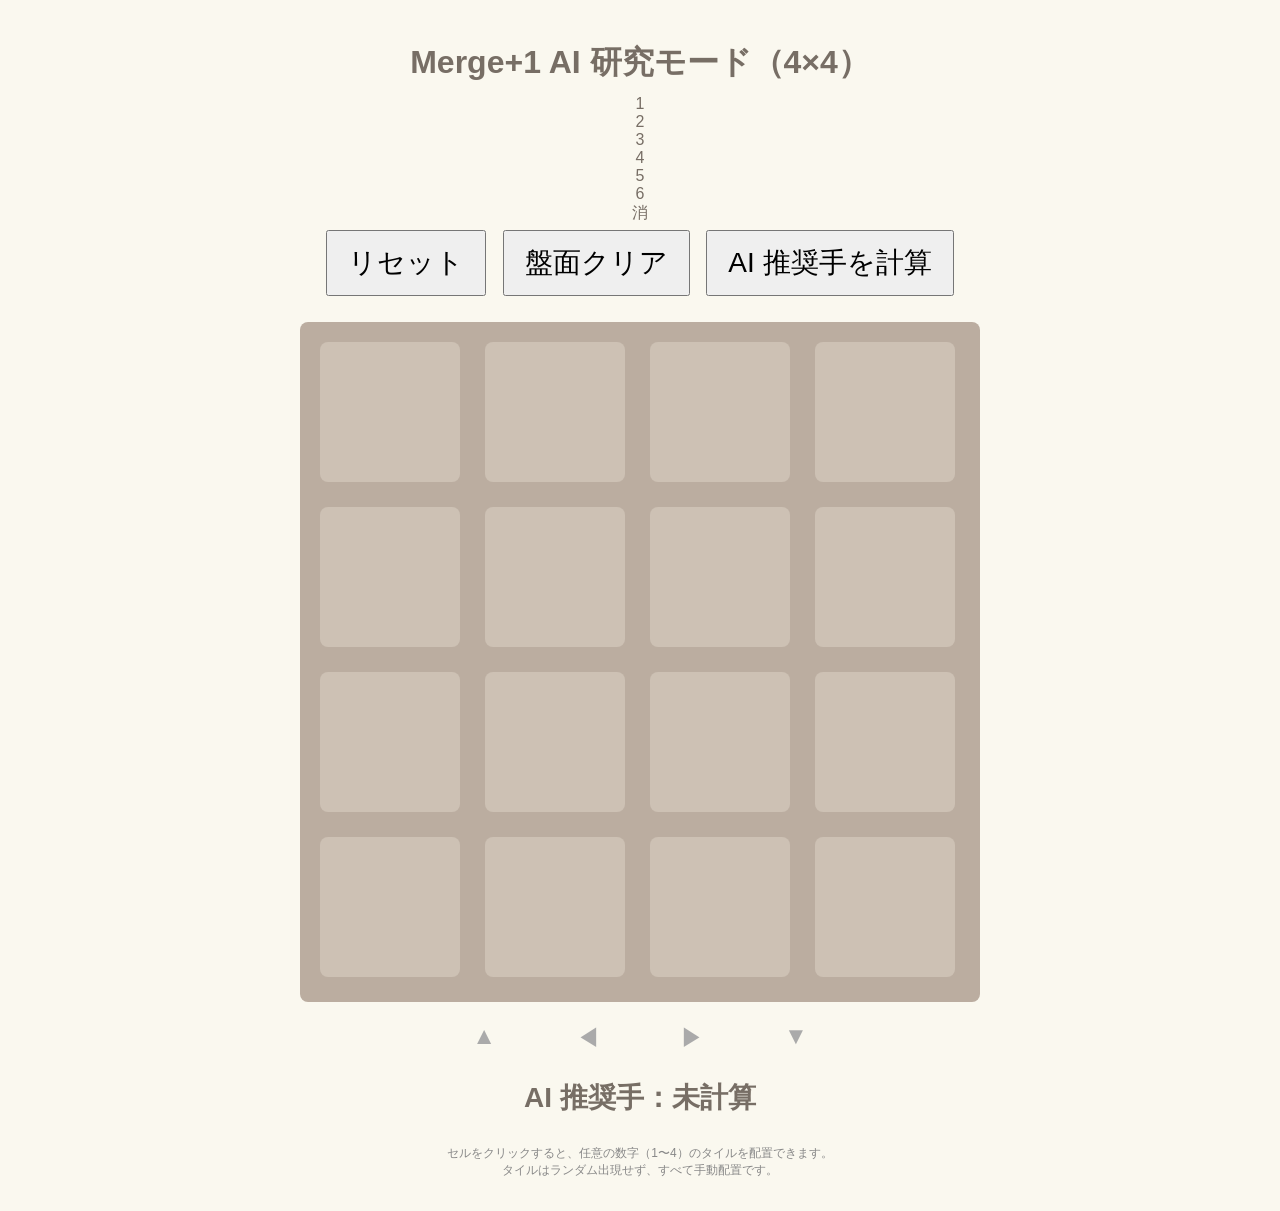
==== index.html @ 2c1c4aa7 "Update index.html" ====
<!DOCTYPE html>
<html lang="ja">
<head>
    <meta charset="UTF-8">
    <title>Merge+1 AI 研究モード</title>
    <link rel="stylesheet" href="style.css">
    <script src="ai.js"></script>
    <script src="script.js" defer></script>
</head>
<body>
    <h1>Merge+1 AI 研究モード（4×4）</h1>

    <div id="tileSelector">
        <div class="selectTile" data-value="1">1</div>
        <div class="selectTile" data-value="2">2</div>
        <div class="selectTile" data-value="3">3</div>
        <div class="selectTile" data-value="4">4</div>
        <div class="selectTile" data-value="5">5</div>
        <div class="selectTile" data-value="6">6</div>
        <div class="selectTile" data-value="">消</div>
    </div>

    <div id="controls">
        <button id="resetBtn">リセット</button>
        <button id="clearBtn">盤面クリア</button>
        <button id="aiSuggestBtn">AI 推奨手を計算</button>
    </div>

    <div id="gameWrapper">
        <div id="game"></div>
    </div>

    <div id="arrows">
        <span id="arrowUp" class="arrow">▲</span>
        <span id="arrowLeft" class="arrow">◀</span>
        <span id="arrowRight" class="arrow">▶</span>
        <span id="arrowDown" class="arrow">▼</span>
    </div>

    <p id="aiMessage">AI 推奨手：未計算</p>
    <p class="note">
        セルをクリックすると、任意の数字（1〜4）のタイルを配置できます。<br>
        タイルはランダム出現せず、すべて手動配置です。
    </p>
    
</body>
</html>
---- style.css ----
body {
    font-family: Arial, sans-serif;
    background: #faf8ef;
    text-align: center;
    margin: 0;
    padding: 20px;
    color: #776e65;
}

h1 {
    margin-bottom: 10px;
}

#controls {
    margin-bottom: 15px;
}

#controls button {
    font-size: 28px;
    padding: 12px 20px;
    margin: 6px;
}

#gameWrapper {
    margin-top: 20px;
    display: flex;
    justify-content: center;
}

#arrows {
    margin-top: 20px;
    font-size: 48px;
    display: flex;
    justify-content: center;
    gap: 80px;
}

.arrow.active {
    color: #f65e3b;
    font-weight: bold;
}
#controls {
    position: relative;
    z-index: 2; /* ← 盤面より前に表示 */
}

#game {
    width: 640px;
    height: 640px;
    background: #bbada0;
    padding: 20px;
    border-radius: 8px;
    display: grid;
    grid-template-columns: repeat(4, 1fr);
    grid-gap: 20px;
    position: relative;
}

.cell {
    width: 140px;
    height: 140px;
    background: #cdc1b4;
    border-radius: 8px;
    position: relative;
}

.tile {
    position: absolute;
    width: 140px;
    height: 140px;
    border-radius: 10px;
    display: flex;
    align-items: center;
    justify-content: center;
    font-size: 56px;
    font-weight: bold;
    color: #fff;
}

.tile-1 { background: #eee4da; color: #776e65; }
.tile-2 { background: #ede0c8; color: #776e65; }
.tile-3 { background: #f2b179; }
.tile-4 { background: #f59563; }
.tile-5 { background: #f67c5f; }
.tile-6 { background: #f65e3b; }
.tile-7 { background: #edcf72; }
.tile-8 { background: #edcc61; }
.tile-9 { background: #edc850; }
.tile-10 { background: #edc53f; }
.tile-11 { background: #edc22e; }

.arrow {
    font-size: 24px;
    color: #aaa;
}

.arrow.active {
    color: #f65e3b;
    font-weight: bold;
}

#aiMessage {
    margin-top: 25px;
    font-size:28px;
    font-weight: bold;
}

.note {
    font-size: 12px;
    color: #888;
}
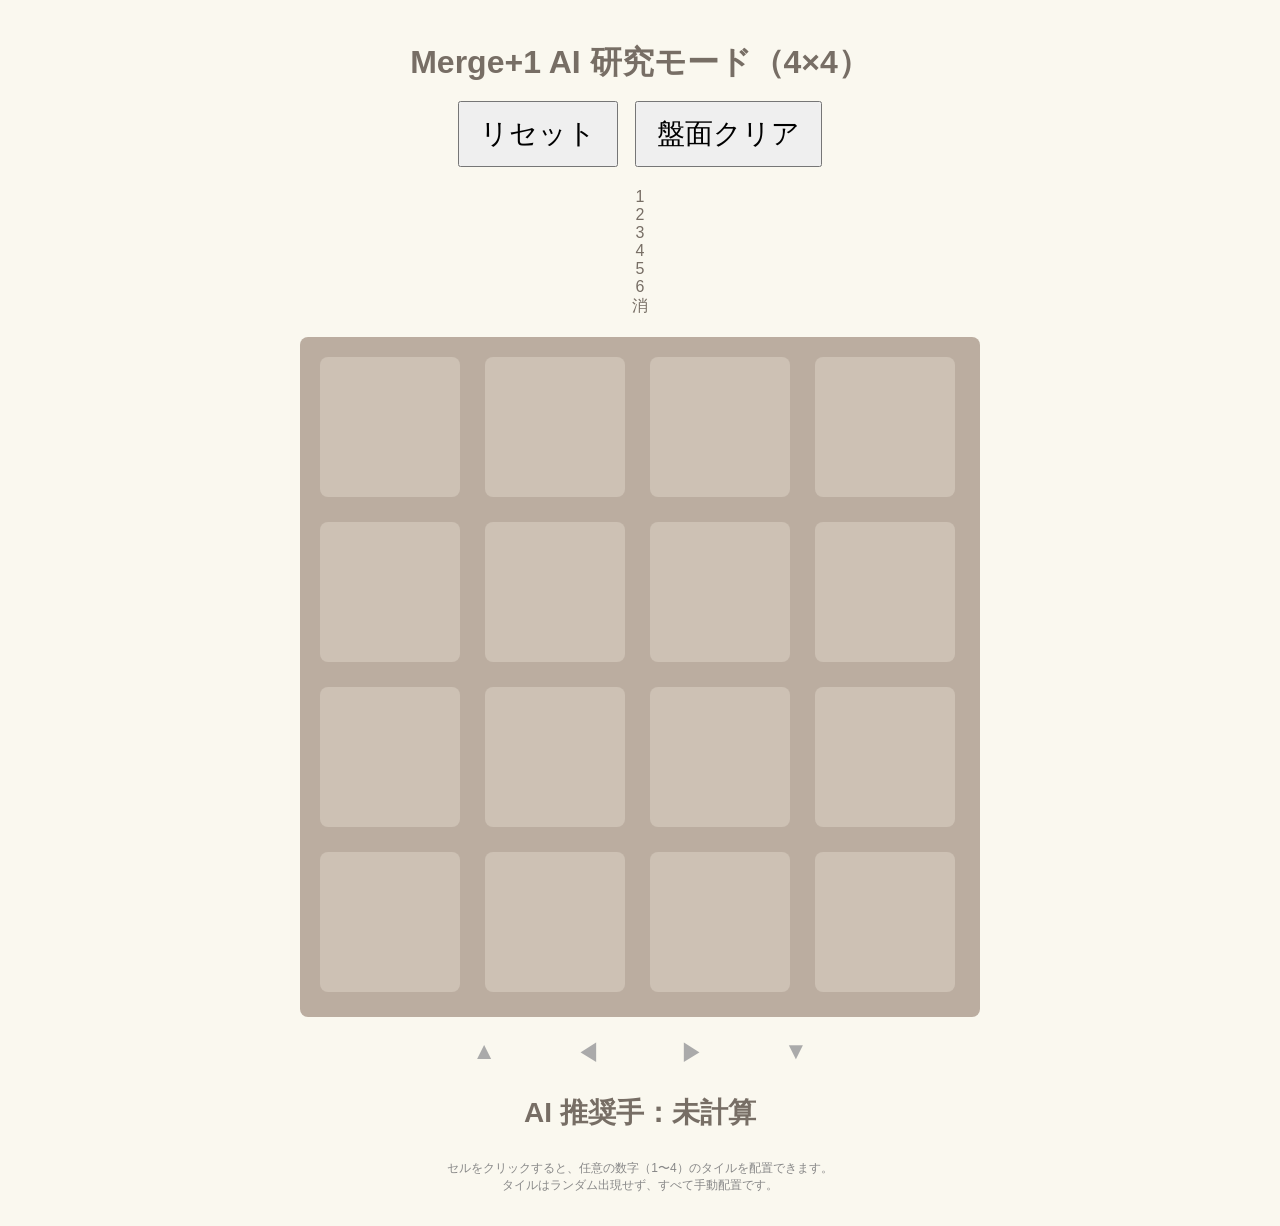
==== commit b9fff0ab: "Update index.html" ====
--- a/index.html
+++ b/index.html
@@ -10,6 +10,11 @@
 <body>
     <h1>Merge+1 AI 研究モード（4×4）</h1>
 
+    <div id="controls">
+        <button id="resetBtn">リセット</button>
+        <button id="clearBtn">盤面クリア</button>
+    </div>
+
     <div id="tileSelector">
         <div class="selectTile" data-value="1">1</div>
         <div class="selectTile" data-value="2">2</div>
@@ -19,13 +24,7 @@
         <div class="selectTile" data-value="6">6</div>
         <div class="selectTile" data-value="">消</div>
     </div>
-
-    <div id="controls">
-        <button id="resetBtn">リセット</button>
-        <button id="clearBtn">盤面クリア</button>
-        <button id="aiSuggestBtn">AI 推奨手を計算</button>
-    </div>
-
+    
     <div id="gameWrapper">
         <div id="game"></div>
     </div>
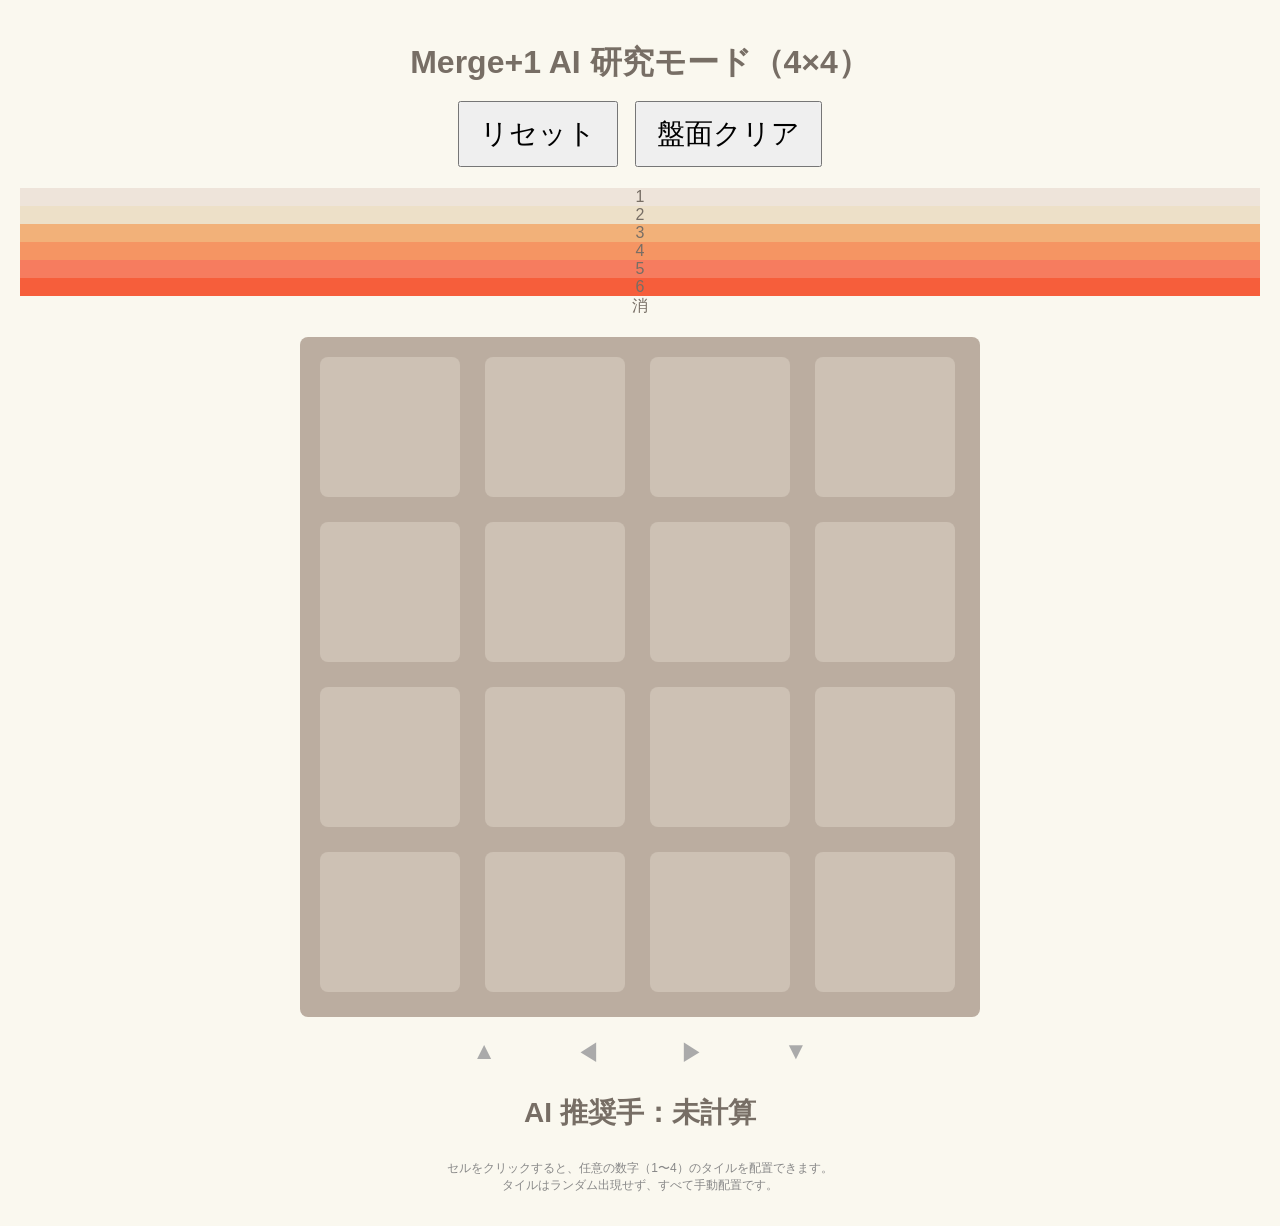
==== commit 5165634e: "Update index.html" ====
--- a/index.html
+++ b/index.html
@@ -16,14 +16,14 @@
     </div>
 
     <div id="tileSelector">
-        <div class="selectTile" data-value="1">1</div>
-        <div class="selectTile" data-value="2">2</div>
-        <div class="selectTile" data-value="3">3</div>
-        <div class="selectTile" data-value="4">4</div>
-        <div class="selectTile" data-value="5">5</div>
-        <div class="selectTile" data-value="6">6</div>
-        <div class="selectTile" data-value="">消</div>
-    </div>
+    <div class="selectTile tile-1" data-value="1">1</div>
+    <div class="selectTile tile-2" data-value="2">2</div>
+    <div class="selectTile tile-3" data-value="3">3</div>
+    <div class="selectTile tile-4" data-value="4">4</div>
+    <div class="selectTile tile-5" data-value="5">5</div>
+    <div class="selectTile tile-6" data-value="6">6</div>
+    <div class="selectTile tile-delete" data-value="">消</div>
+</div>
     
     <div id="gameWrapper">
         <div id="game"></div>
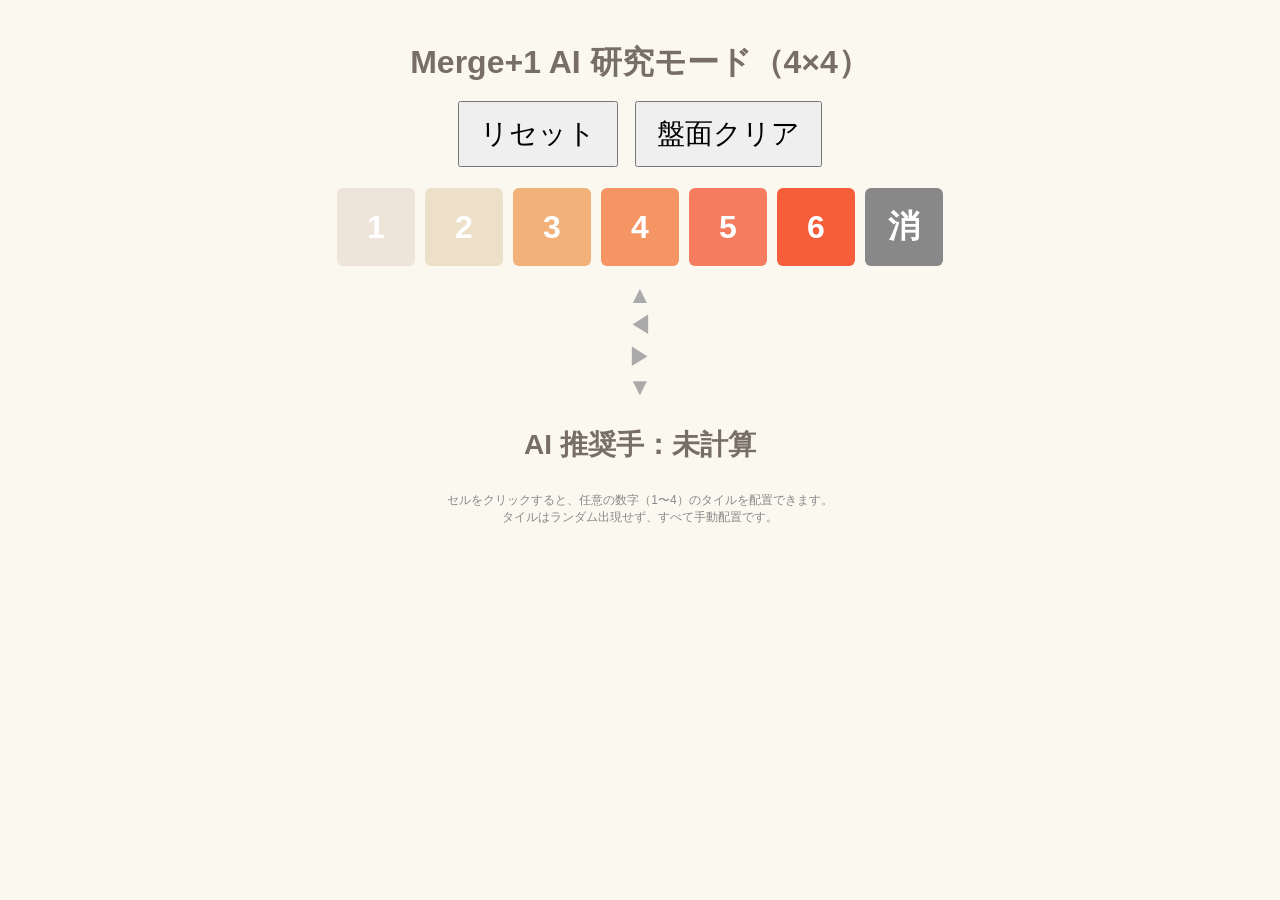
==== commit 7a484c98: "Update index.html" ====
--- a/index.html
+++ b/index.html
@@ -16,25 +16,25 @@
     </div>
 
     <div id="tileSelector">
-    <div class="selectTile tile-1" data-value="1">1</div>
-    <div class="selectTile tile-2" data-value="2">2</div>
-    <div class="selectTile tile-3" data-value="3">3</div>
-    <div class="selectTile tile-4" data-value="4">4</div>
-    <div class="selectTile tile-5" data-value="5">5</div>
-    <div class="selectTile tile-6" data-value="6">6</div>
-    <div class="selectTile tile-delete" data-value="">消</div>
-</div>
-    
-    <div id="gameWrapper">
-        <div id="game"></div>
+        <div class="selectTile tile-1" data-value="1">1</div>
+        <div class="selectTile tile-2" data-value="2">2</div>
+        <div class="selectTile tile-3" data-value="3">3</div>
+        <div class="selectTile tile-4" data-value="4">4</div>
+        <div class="selectTile tile-5" data-value="5">5</div>
+        <div class="selectTile tile-6" data-value="6">6</div>
+        <div class="selectTile tile-delete" data-value="">消</div>
     </div>
 
-    <div id="arrows">
-        <span id="arrowUp" class="arrow">▲</span>
-        <span id="arrowLeft" class="arrow">◀</span>
-        <span id="arrowRight" class="arrow">▶</span>
-        <span id="arrowDown" class="arrow">▼</span>
-    </div>
+   <div id="boardArrows">
+       <div id="arrowUp" class="arrow">▲</div>
+       
+       <div class="middleRow">
+           <div id="arrowLeft" class="arrow">◀</div>
+           <div id="arrowRight" class="arrow">▶</div>
+       </div>
+       
+       <div id="arrowDown" class="arrow">▼</div>
+   </div>
 
     <p id="aiMessage">AI 推奨手：未計算</p>
     <p class="note">
--- a/style.css
+++ b/style.css
@@ -19,6 +19,13 @@
     font-size: 28px;
     padding: 12px 20px;
     margin: 6px;
+}
+
+#tileSelector {
+    display: flex;
+    justify-content: center;
+    gap: 10px;
+    margin-bottom: 15px;
 }
 
 #gameWrapper {
@@ -89,6 +96,29 @@
 .tile-10 { background: #edc53f; }
 .tile-11 { background: #edc22e; }
 
+.selectTile {
+    width: 70px;          /* 実タイルより小さめ */
+    height: 70px;
+    border-radius: 6px;
+    display: flex;
+    align-items: center;
+    justify-content: center;
+    font-size: 32px;      /* 実タイルより小さめ */
+    font-weight: bold;
+    color: #fff;
+    border: 4px solid transparent;
+    cursor: pointer;
+}
+
+.tile-delete {
+    background: #888;
+    color: #fff;
+}
+
+.selectTile.selected {
+    border-color: #f65e3b;
+}
+
 .arrow {
     font-size: 24px;
     color: #aaa;
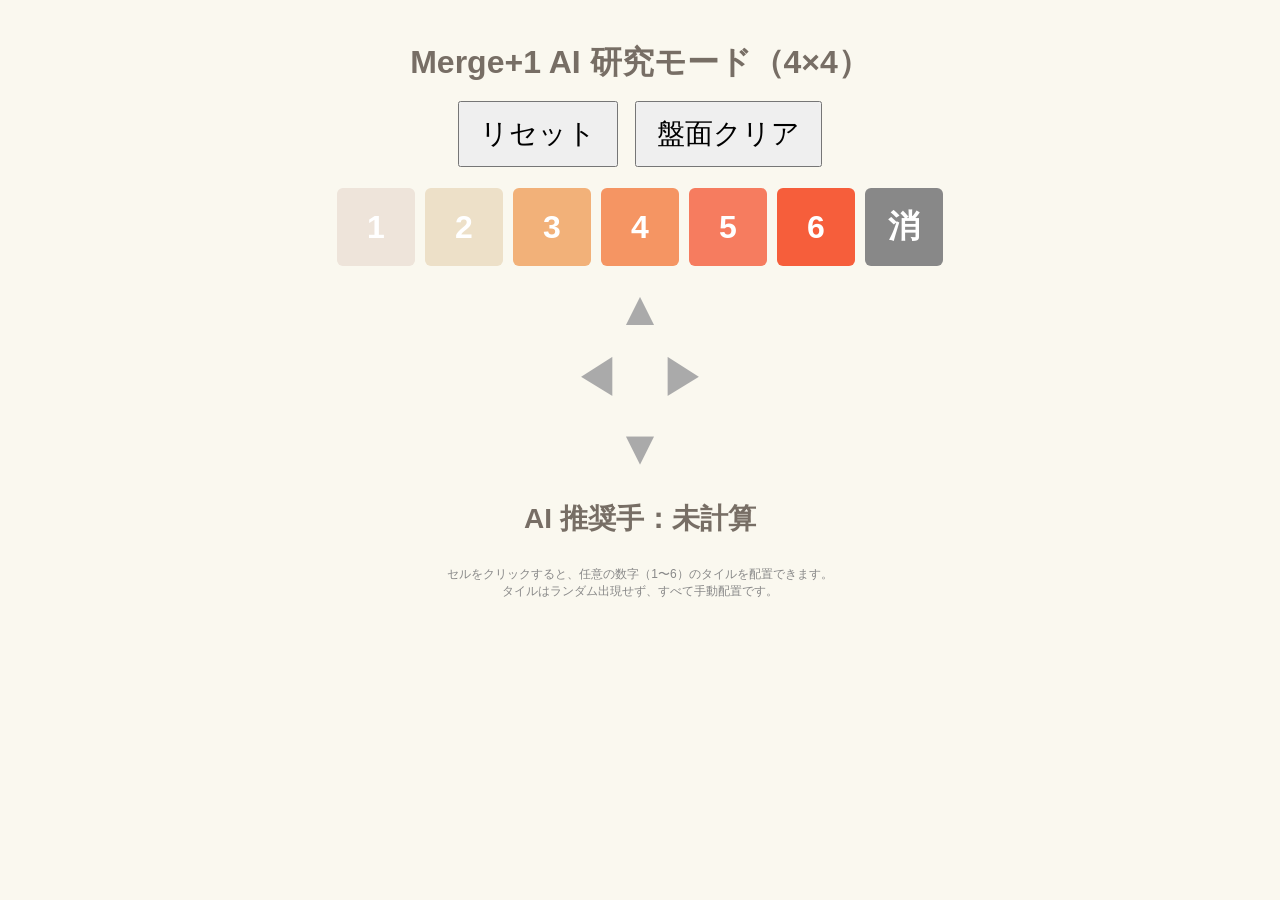
==== commit c610e75a: "Update index.html" ====
--- a/index.html
+++ b/index.html
@@ -38,7 +38,7 @@
 
     <p id="aiMessage">AI 推奨手：未計算</p>
     <p class="note">
-        セルをクリックすると、任意の数字（1〜4）のタイルを配置できます。<br>
+        セルをクリックすると、任意の数字（1〜6）のタイルを配置できます。<br>
         タイルはランダム出現せず、すべて手動配置です。
     </p>
     
--- a/style.css
+++ b/style.css
@@ -34,14 +34,6 @@
     justify-content: center;
 }
 
-#arrows {
-    margin-top: 20px;
-    font-size: 48px;
-    display: flex;
-    justify-content: center;
-    gap: 80px;
-}
-
 .arrow.active {
     color: #f65e3b;
     font-weight: bold;
@@ -49,6 +41,36 @@
 #controls {
     position: relative;
     z-index: 2; /* ← 盤面より前に表示 */
+}
+
+#boardArrows {
+    display: flex;
+    flex-direction: column;
+    align-items: center;
+    margin-bottom: 10px;
+}
+
+.middleRow {
+    display: flex;
+    justify-content: center;
+    gap: 40px;
+    margin: 10px 0;
+}
+
+.arrow {
+    font-size: 48px;
+    cursor: pointer;
+    user-select: none;
+    color: #aaa;
+}
+
+.arrow.active {
+    color: #f65e3b;
+    font-weight: bold;
+}
+
+.arrow:hover {
+    color: #f65e3b;
 }
 
 #game {
@@ -119,16 +141,6 @@
     border-color: #f65e3b;
 }
 
-.arrow {
-    font-size: 24px;
-    color: #aaa;
-}
-
-.arrow.active {
-    color: #f65e3b;
-    font-weight: bold;
-}
-
 #aiMessage {
     margin-top: 25px;
     font-size:28px;
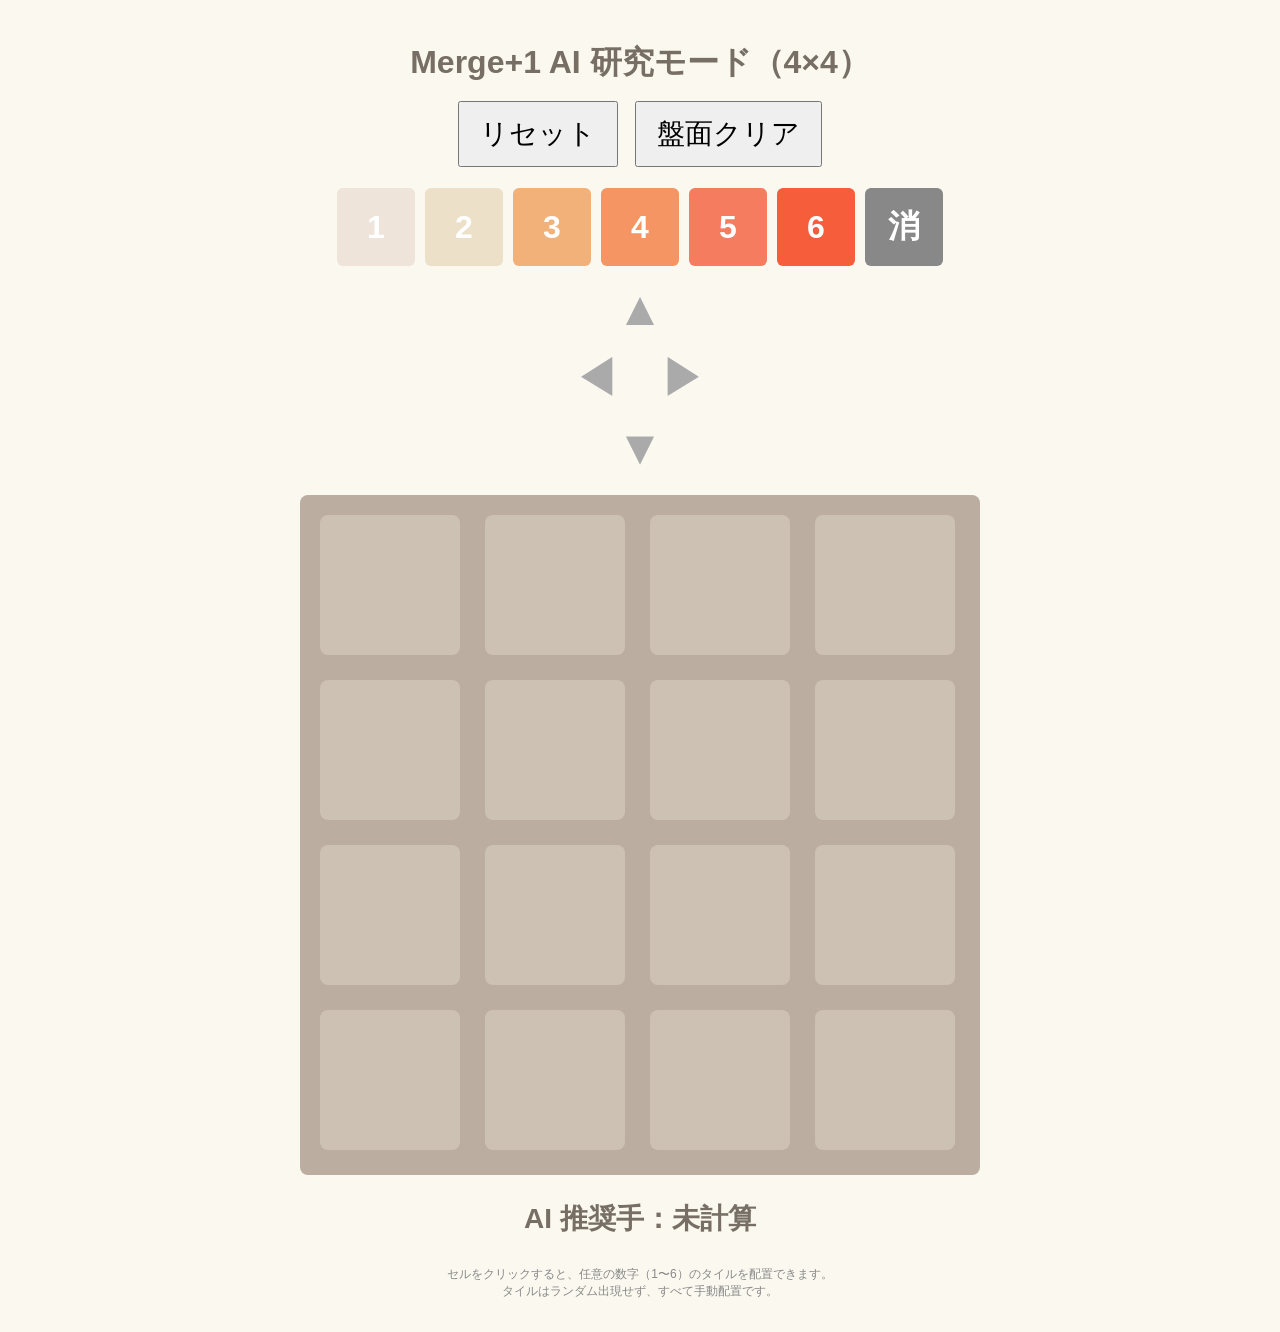
==== commit d92acfd0: "Update index.html" ====
--- a/index.html
+++ b/index.html
@@ -36,6 +36,10 @@
        <div id="arrowDown" class="arrow">▼</div>
    </div>
 
+    <div id="gameWrapper">
+        <div id="game"></div>
+    </div>
+
     <p id="aiMessage">AI 推奨手：未計算</p>
     <p class="note">
         セルをクリックすると、任意の数字（1〜6）のタイルを配置できます。<br>
--- a/style.css
+++ b/style.css
@@ -34,43 +34,9 @@
     justify-content: center;
 }
 
-.arrow.active {
-    color: #f65e3b;
-    font-weight: bold;
-}
 #controls {
     position: relative;
     z-index: 2; /* ← 盤面より前に表示 */
-}
-
-#boardArrows {
-    display: flex;
-    flex-direction: column;
-    align-items: center;
-    margin-bottom: 10px;
-}
-
-.middleRow {
-    display: flex;
-    justify-content: center;
-    gap: 40px;
-    margin: 10px 0;
-}
-
-.arrow {
-    font-size: 48px;
-    cursor: pointer;
-    user-select: none;
-    color: #aaa;
-}
-
-.arrow.active {
-    color: #f65e3b;
-    font-weight: bold;
-}
-
-.arrow:hover {
-    color: #f65e3b;
 }
 
 #game {
@@ -151,3 +117,33 @@
     font-size: 12px;
     color: #888;
 }
+
+#boardArrows {
+    display: flex;
+    flex-direction: column;
+    align-items: center;
+    margin-bottom: 10px;
+}
+
+.middleRow {
+    display: flex;
+    justify-content: center;
+    gap: 40px;
+    margin: 10px 0;
+}
+
+.arrow {
+    font-size: 48px;
+    cursor: pointer;
+    user-select: none;
+    color: #aaa;
+}
+
+.arrow.active {
+    color: #f65e3b;
+    font-weight: bold;
+}
+
+.arrow:hover {
+    color: #f65e3b;
+}
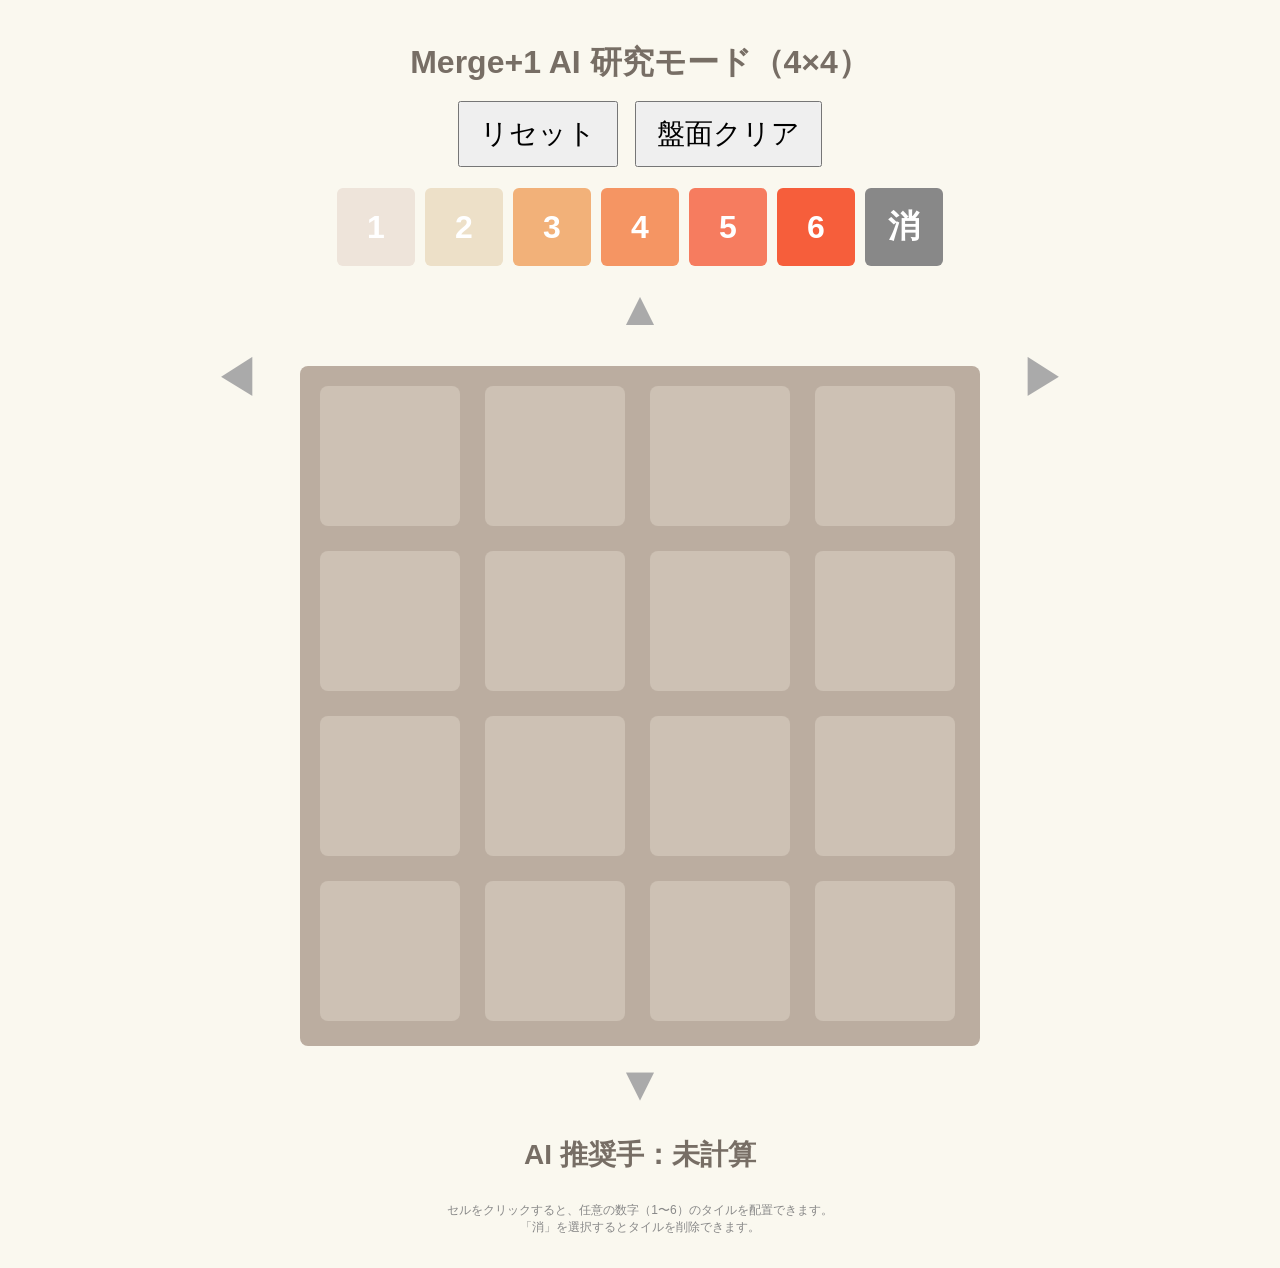
==== commit 30d3f205: "Update index.html" ====
--- a/index.html
+++ b/index.html
@@ -25,25 +25,34 @@
         <div class="selectTile tile-delete" data-value="">消</div>
     </div>
 
-   <div id="boardArrows">
-       <div id="arrowUp" class="arrow">▲</div>
-       
-       <div class="middleRow">
-           <div id="arrowLeft" class="arrow">◀</div>
-           <div id="arrowRight" class="arrow">▶</div>
-       </div>
-       
-       <div id="arrowDown" class="arrow">▼</div>
-   </div>
+    <!-- ★ 盤面を囲む矢印レイアウト -->
+    <div id="gameArea">
 
-    <div id="gameWrapper">
-        <div id="game"></div>
+        <!-- 上矢印 -->
+        <div id="arrowUp" class="arrow">▲</div>
+
+        <div class="middleRow">
+            <!-- 左矢印 -->
+            <div id="arrowLeft" class="arrow">◀</div>
+
+            <!-- 盤面 -->
+            <div id="gameWrapper">
+                <div id="game"></div>
+            </div>
+
+            <!-- 右矢印 -->
+            <div id="arrowRight" class="arrow">▶</div>
+        </div>
+
+        <!-- 下矢印 -->
+        <div id="arrowDown" class="arrow">▼</div>
+
     </div>
 
     <p id="aiMessage">AI 推奨手：未計算</p>
     <p class="note">
         セルをクリックすると、任意の数字（1〜6）のタイルを配置できます。<br>
-        タイルはランダム出現せず、すべて手動配置です。
+        「消」を選択するとタイルを削除できます。
     </p>
     
 </body>
